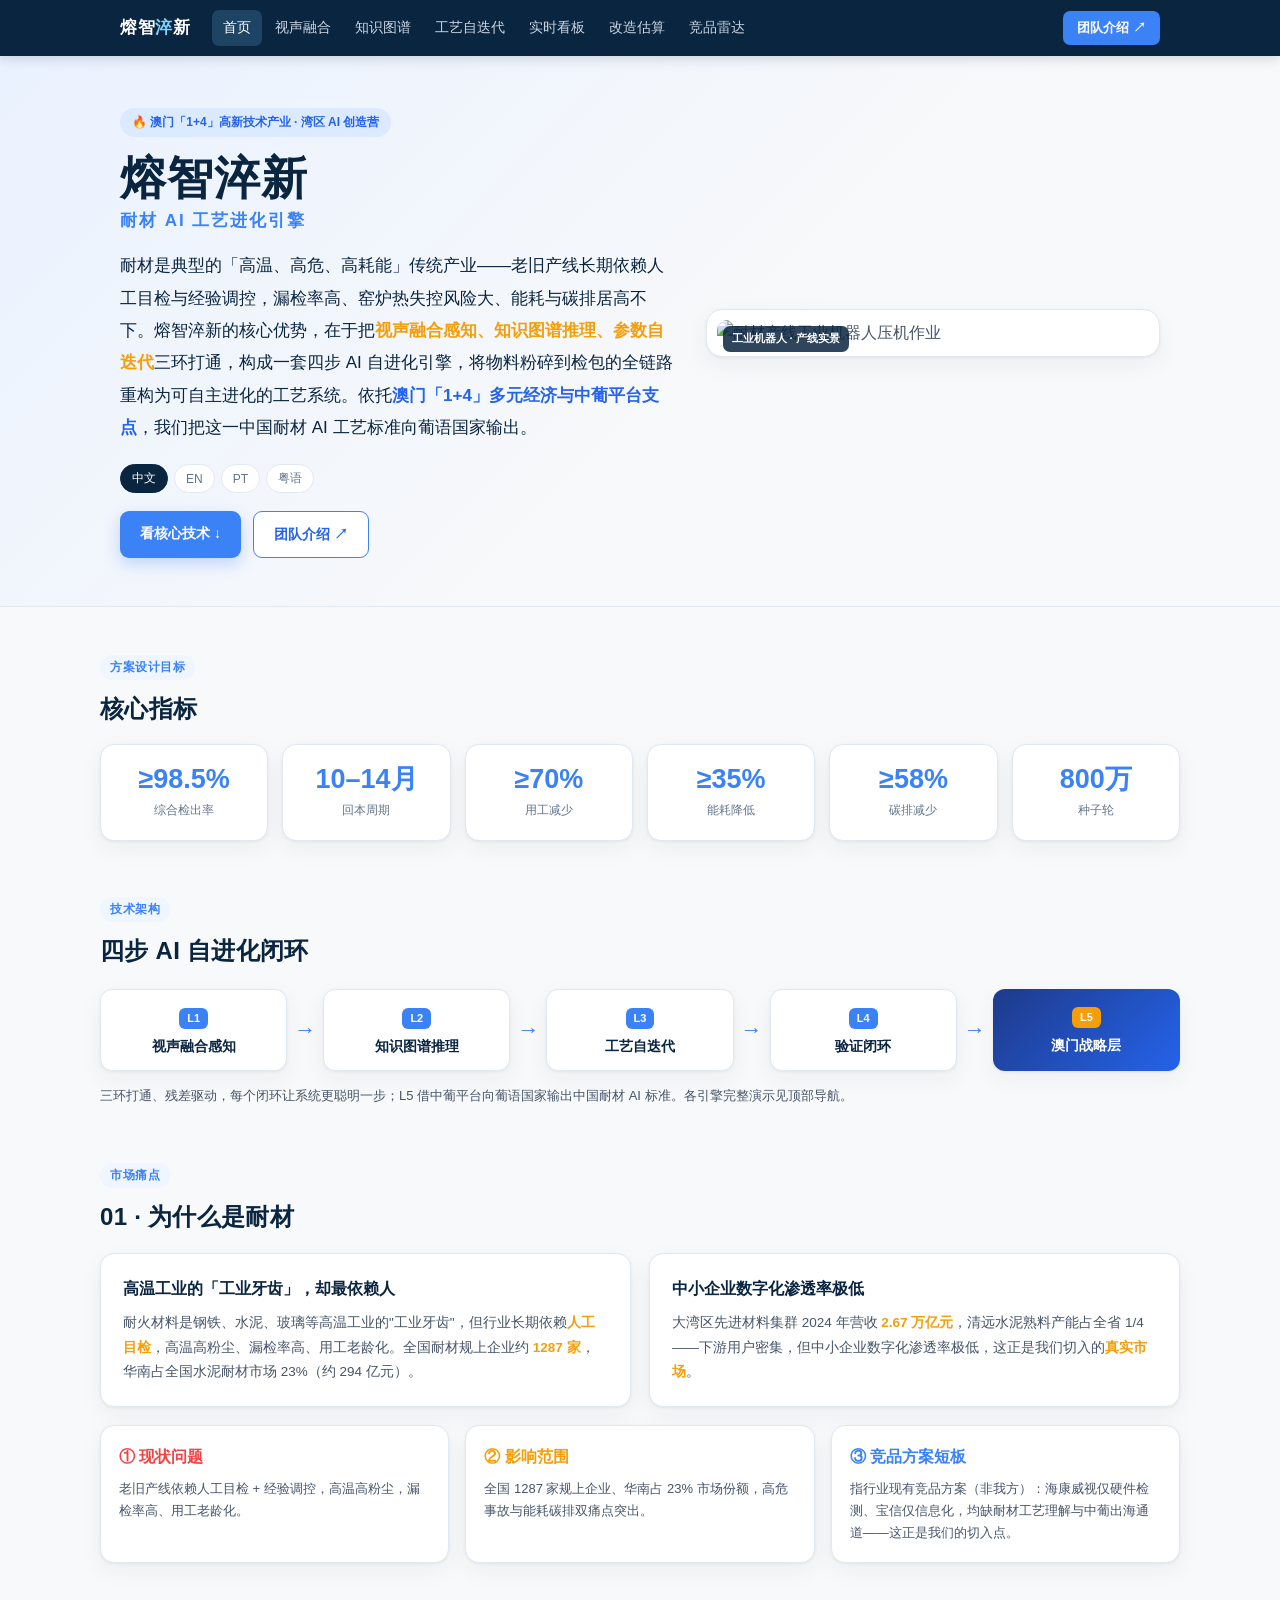
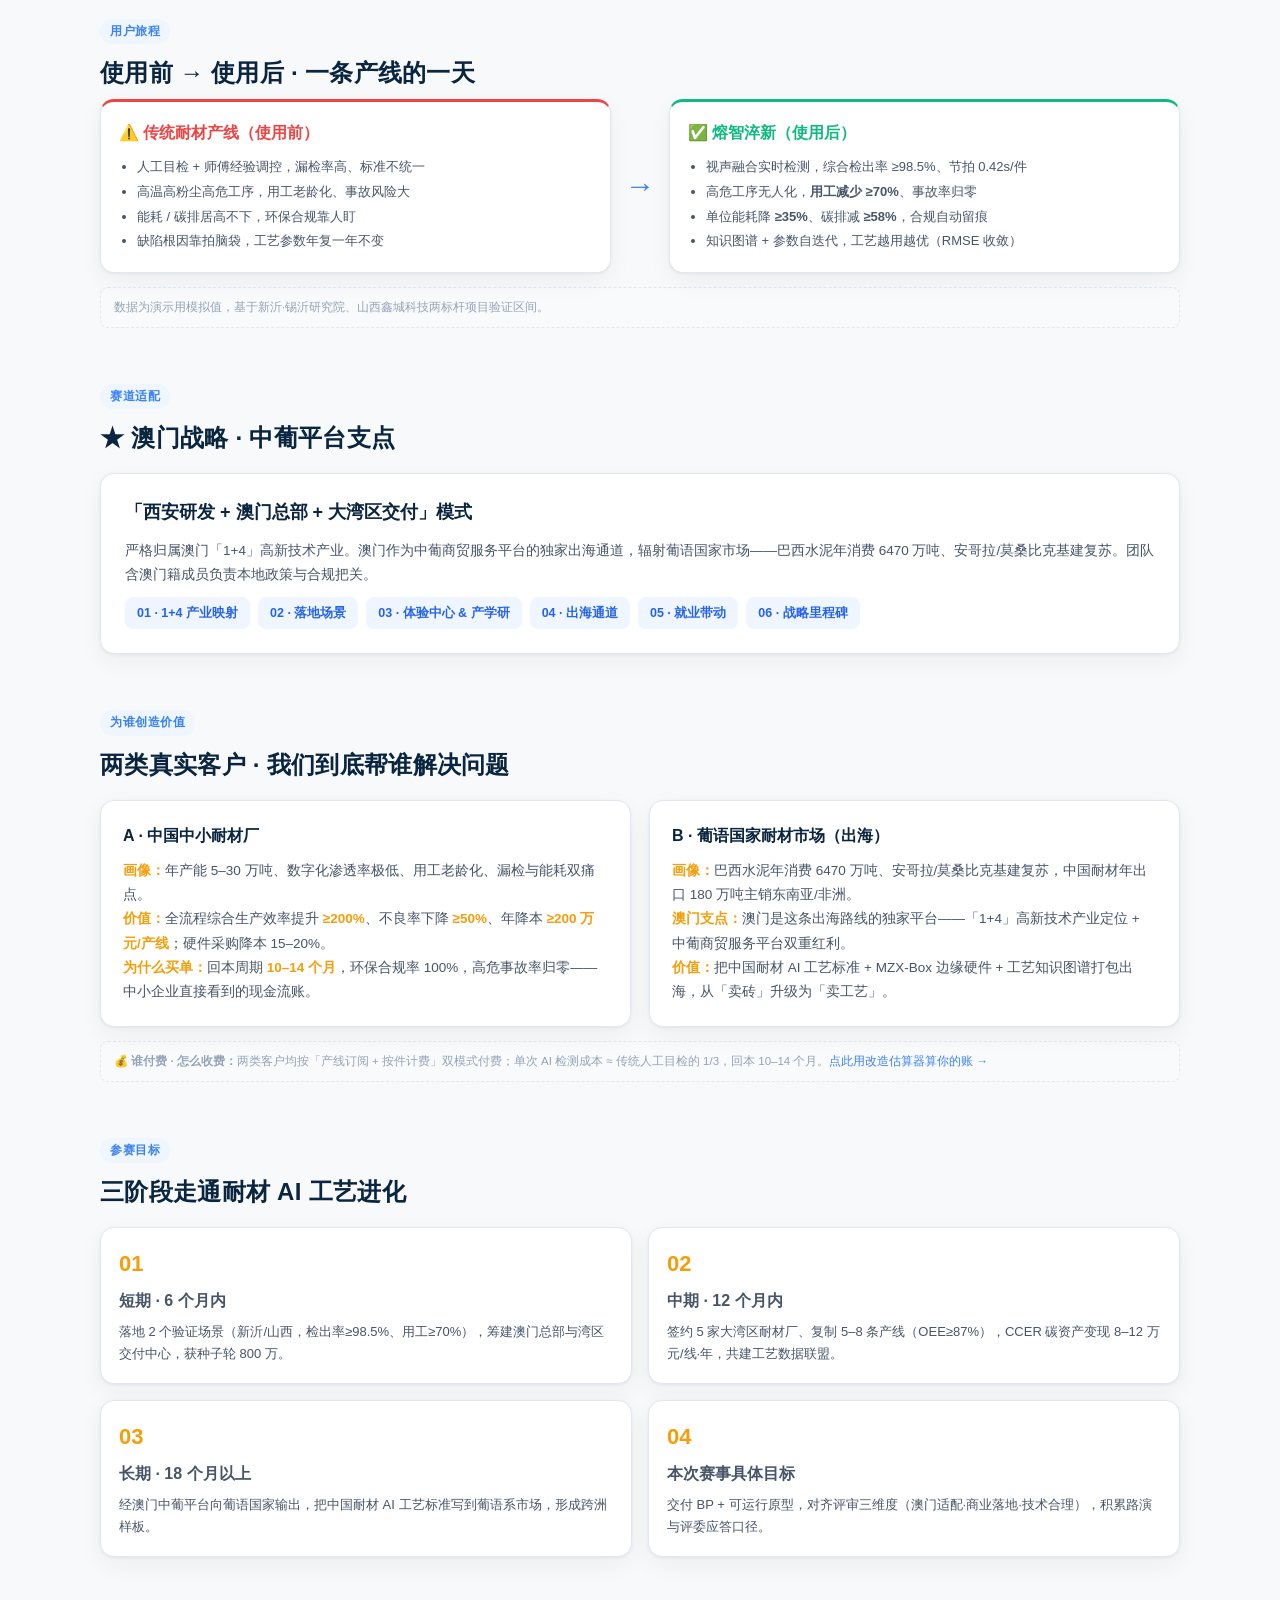
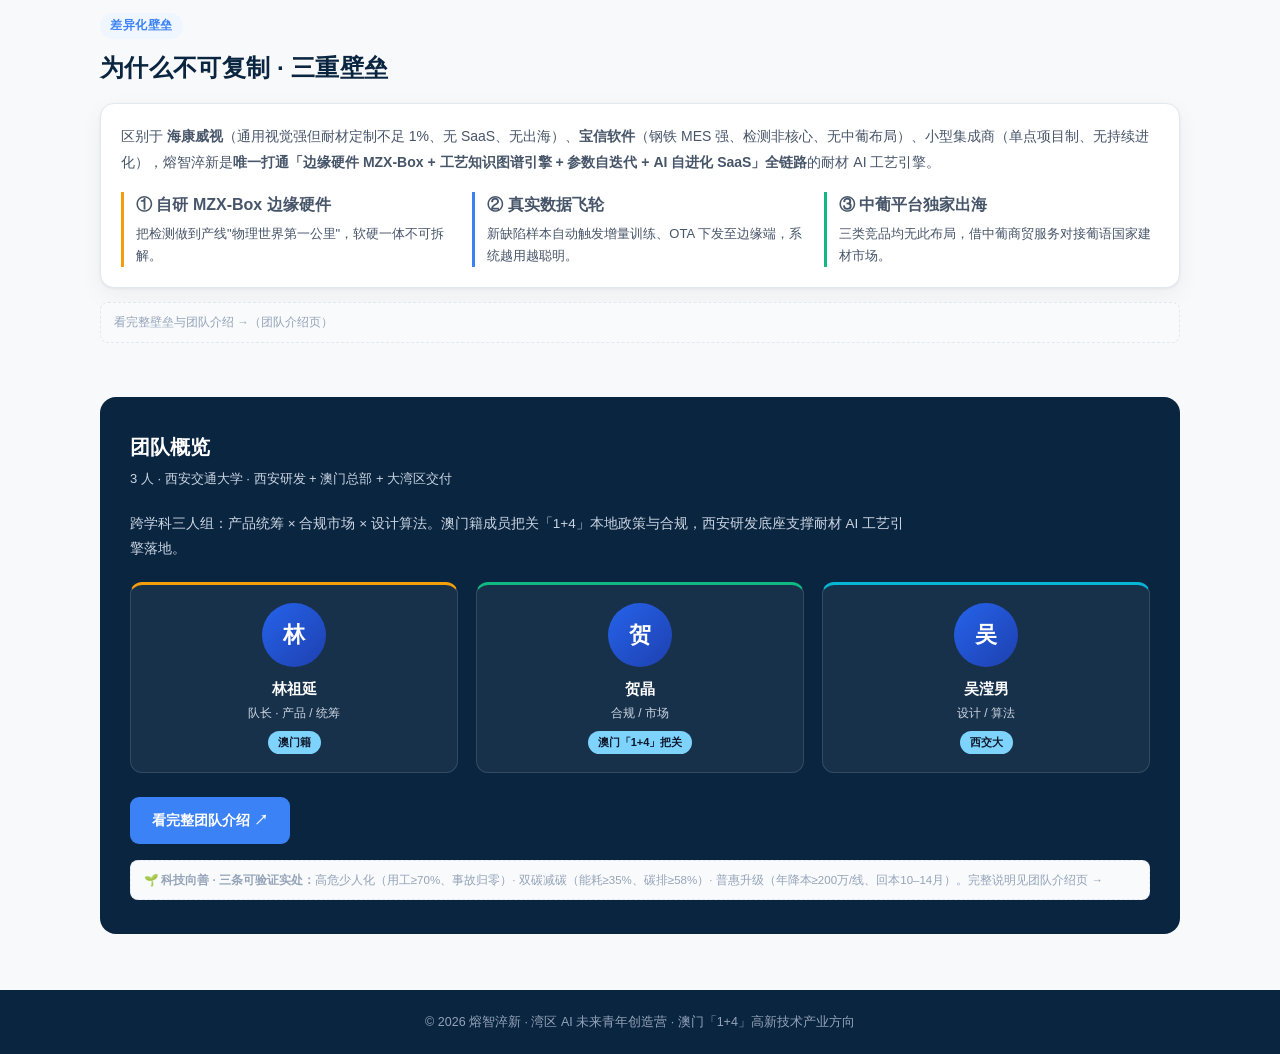
==== frontend/index.html @ 69abd05b "deploy: 熔智淬新 前后端分离部署材料（Flask API 后端 + 静态前端 + render.yaml Blueprint）" ====
<!DOCTYPE html>
<html lang="zh-CN">
<head>
<meta charset="UTF-8">
<meta name="viewport" content="width=device-width, initial-scale=1.0">
<title>熔智淬新 · 耐材 AI 工艺进化引擎</title>
<link rel="stylesheet" href="style.css">
</head>
<body>

<!-- ===== TOP NAV ===== -->
<div class="topnav">
  <div class="wrap">
    <a class="brand" href="index.html">熔智<span>淬</span>新</a>
    <nav class="navlinks">
      <a href="#home" class="cur">首页</a>
      <a href="vision.html">视声融合</a>
      <a href="kg.html">知识图谱</a>
      <a href="control.html">工艺自迭代</a>
      <a href="dashboard.html">实时看板</a>
      <a href="roi.html">改造估算</a>
      <a href="compete.html">竞品雷达</a>
    </nav>
    <a class="navcta ext" href="https://linzuyan6.github.io/rongzhicuixin-3/" target="_blank" rel="noopener">团队介绍 ↗</a>
  </div>
</div>

<!-- ===== HERO ===== -->
<section class="hero" id="home">
  <div class="wrap">
    <div class="hero-left">
      <span class="hero-badge">🔥 澳门「1+4」高新技术产业 · 湾区 AI 创造营</span>
      <h1>熔智淬新<small>耐材 AI 工艺进化引擎</small></h1>
      <p class="lead" id="homeLead">耐材是典型的「高温、高危、高耗能」传统产业——老旧产线长期依赖人工目检与经验调控，漏检率高、窑炉热失控风险大、能耗与碳排居高不下。熔智淬新的核心优势，在于把<b style="color:#f59e0b">视声融合感知、知识图谱推理、参数自迭代</b>三环打通，构成一套四步 AI 自进化引擎，将物料粉碎到检包的全链路重构为可自主进化的工艺系统。依托<b style="color:#2563eb">澳门「1+4」多元经济与中葡平台支点</b>，我们把这一中国耐材 AI 工艺标准向葡语国家输出。</p>
      <div class="lang">
        <button class="active" onclick="setLang('zh')">中文</button>
        <button onclick="setLang('en')">EN</button>
        <button onclick="setLang('pt')">PT</button>
        <button onclick="setLang('yue')">粤语</button>
      </div>
      <div class="hero-btns">
        <a class="btn primary" href="#loop">看核心技术 ↓</a>
        <a class="btn ghost" href="https://linzuyan6.github.io/rongzhicuixin-3/" target="_blank" rel="noopener">团队介绍 ↗</a>
      </div>
    </div>
    <div class="hero-visual">
      <div class="hero-img">
        <span class="hwtag">工业机器人 · 产线实景</span>
        <img src="assets/arm-press.png" alt="耐材产线工业机器人压机作业">
      </div>
    </div>
  </div>
</section>

<!-- ===== KPI ===== -->
<section class="sec wrap">
  <span class="sec-tag">方案设计目标</span>
  <div class="sec-h">核心指标</div>
  <div class="kpi-grid" style="margin-top:16px">
    <div class="kpi"><b>≥98.5%</b><span>综合检出率</span></div>
    <div class="kpi"><b>10–14月</b><span>回本周期</span></div>
    <div class="kpi"><b>≥70%</b><span>用工减少</span></div>
    <div class="kpi"><b>≥35%</b><span>能耗降低</span></div>
    <div class="kpi"><b>≥58%</b><span>碳排减少</span></div>
    <div class="kpi"><b>800万</b><span>种子轮</span></div>
  </div>
</section>

<!-- ===== 四步闭环（轻量流程链，替代原 L1-L5 五卡） ===== -->
<section class="sec wrap" id="loop">
  <span class="sec-tag">技术架构</span>
  <div class="sec-h">四步 AI 自进化闭环</div>
  <div class="flow">
    <div class="flow-node"><b>L1</b><h4>视声融合感知</h4></div>
    <span class="arr">→</span>
    <div class="flow-node"><b>L2</b><h4>知识图谱推理</h4></div>
    <span class="arr">→</span>
    <div class="flow-node"><b>L3</b><h4>工艺自迭代</h4></div>
    <span class="arr">→</span>
    <div class="flow-node"><b>L4</b><h4>验证闭环</h4></div>
    <span class="arr">→</span>
    <div class="flow-node l5"><b>L5</b><h4>澳门战略层</h4></div>
  </div>
  <p class="flow-note">三环打通、残差驱动，每个闭环让系统更聪明一步；L5 借中葡平台向葡语国家输出中国耐材 AI 标准。各引擎完整演示见顶部导航。</p>
</section>

<!-- ===== 为什么是耐材 ===== -->
<section class="sec wrap" id="why">
  <span class="sec-tag">市场痛点</span>
  <div class="sec-h">01 · 为什么是耐材</div>
  <div class="twocol" style="margin-top:16px">
    <div class="txtcard card">
      <h3>高温工业的「工业牙齿」，却最依赖人</h3>
      <p>耐火材料是钢铁、水泥、玻璃等高温工业的"工业牙齿"，但行业长期依赖<b>人工目检</b>，高温高粉尘、漏检率高、用工老龄化。全国耐材规上企业约 <b>1287 家</b>，华南占全国水泥耐材市场 23%（约 294 亿元）。</p>
    </div>
    <div class="txtcard card">
      <h3>中小企业数字化渗透率极低</h3>
      <p>大湾区先进材料集群 2024 年营收 <b>2.67 万亿元</b>，清远水泥熟料产能占全省 1/4——下游用户密集，但中小企业数字化渗透率极低，这正是我们切入的<b>真实市场</b>。</p>
    </div>
  </div>
  <div style="display:grid;grid-template-columns:repeat(3,1fr);gap:16px;margin-top:18px">
    <div class="card" style="padding:18px">
      <h4 style="margin-bottom:8px;color:#ef4444">① 现状问题</h4>
      <p style="font-size:13px;color:var(--text-dim);line-height:1.7">老旧产线依赖人工目检 + 经验调控，高温高粉尘，漏检率高、用工老龄化。</p>
    </div>
    <div class="card" style="padding:18px">
      <h4 style="margin-bottom:8px;color:#f59e0b">② 影响范围</h4>
      <p style="font-size:13px;color:var(--text-dim);line-height:1.7">全国 1287 家规上企业、华南占 23% 市场份额，高危事故与能耗碳排双痛点突出。</p>
    </div>
    <div class="card" style="padding:18px">
      <h4 style="margin-bottom:8px;color:#3b82f6">③ 竞品方案短板</h4>
      <p style="font-size:13px;color:var(--text-dim);line-height:1.7">指行业现有竞品方案（非我方）：海康威视仅硬件检测、宝信仅信息化，均缺耐材工艺理解与中葡出海通道——这正是我们的切入点。</p>
    </div>
  </div>
</section>

<!-- ===== 使用前 → 使用后 对比（用户旅程） ===== -->
<section class="sec wrap" id="beforeafter">
  <span class="sec-tag">用户旅程</span>
  <div class="sec-h">使用前 → 使用后 · 一条产线的一天</div>
  <div class="ba-grid">
    <div class="card" style="padding:18px;border-top:3px solid #ef4444">
      <h4 style="color:#ef4444;margin-bottom:10px">⚠️ 传统耐材产线（使用前）</h4>
      <ul style="font-size:13px;color:var(--text-dim);line-height:1.9;padding-left:18px">
        <li>人工目检 + 师傅经验调控，漏检率高、标准不统一</li>
        <li>高温高粉尘高危工序，用工老龄化、事故风险大</li>
        <li>能耗 / 碳排居高不下，环保合规靠人盯</li>
        <li>缺陷根因靠拍脑袋，工艺参数年复一年不变</li>
      </ul>
    </div>
    <div class="arrow">→</div>
    <div class="card" style="padding:18px;border-top:3px solid #10b981">
      <h4 style="color:#10b981;margin-bottom:10px">✅ 熔智淬新（使用后）</h4>
      <ul style="font-size:13px;color:var(--text-dim);line-height:1.9;padding-left:18px">
        <li>视声融合实时检测，综合检出率 ≥98.5%、节拍 0.42s/件</li>
        <li>高危工序无人化，<b>用工减少 ≥70%</b>、事故率归零</li>
        <li>单位能耗降 <b>≥35%</b>、碳排减 <b>≥58%</b>，合规自动留痕</li>
        <li>知识图谱 + 参数自迭代，工艺越用越优（RMSE 收敛）</li>
      </ul>
    </div>
  </div>
  <div class="note" style="margin-top:14px">数据为演示用模拟值，基于新沂·锡沂研究院、山西鑫城科技两标杆项目验证区间。</div>
</section>

<!-- ===== 澳门战略 ===== -->
<section class="sec wrap" id="macao">
  <span class="sec-tag">赛道适配</span>
  <div class="sec-h">★ 澳门战略 · 中葡平台支点</div>
  <div class="card macao" style="margin-top:16px">
    <h3>「西安研发 + 澳门总部 + 大湾区交付」模式</h3>
    <p style="font-size:13.5px;color:var(--text);line-height:1.8;margin-bottom:10px">严格归属澳门「1+4」高新技术产业。澳门作为中葡商贸服务平台的独家出海通道，辐射葡语国家市场——巴西水泥年消费 6470 万吨、安哥拉/莫桑比克基建复苏。团队含澳门籍成员负责本地政策与合规把关。</p>
    <div class="macao-chips">
      <span>01 · 1+4 产业映射</span><span>02 · 落地场景</span><span>03 · 体验中心 & 产学研</span>
      <span>04 · 出海通道</span><span>05 · 就业带动</span><span>06 · 战略里程碑</span>
    </div>
  </div>
</section>

<!-- ===== 目标服务人群（吸自团队介绍页） ===== -->
<section class="sec wrap" id="audience">
  <span class="sec-tag">为谁创造价值</span>
  <div class="sec-h">两类真实客户 · 我们到底帮谁解决问题</div>
  <div class="twocol" style="margin-top:16px">
    <div class="txtcard card">
      <h3>A · 中国中小耐材厂</h3>
      <p><b>画像：</b>年产能 5–30 万吨、数字化渗透率极低、用工老龄化、漏检与能耗双痛点。</p>
      <p><b>价值：</b>全流程综合生产效率提升 <b>≥200%</b>、不良率下降 <b>≥50%</b>、年降本 <b>≥200 万元/产线</b>；硬件采购降本 15–20%。</p>
      <p><b>为什么买单：</b>回本周期 <b>10–14 个月</b>，环保合规率 100%，高危事故率归零——中小企业直接看到的现金流账。</p>
    </div>
    <div class="txtcard card">
      <h3>B · 葡语国家耐材市场（出海）</h3>
      <p><b>画像：</b>巴西水泥年消费 6470 万吨、安哥拉/莫桑比克基建复苏，中国耐材年出口 180 万吨主销东南亚/非洲。</p>
      <p><b>澳门支点：</b>澳门是这条出海路线的独家平台——「1+4」高新技术产业定位 + 中葡商贸服务平台双重红利。</p>
      <p><b>价值：</b>把中国耐材 AI 工艺标准 + MZX-Box 边缘硬件 + 工艺知识图谱打包出海，从「卖砖」升级为「卖工艺」。</p>
    </div>
  </div>
  <a class="note" href="roi.html#calc" style="display:block;margin-top:14px">💰 <b>谁付费 · 怎么收费：</b>两类客户均按「产线订阅 + 按件计费」双模式付费；单次 AI 检测成本 ≈ 传统人工目检的 1/3，回本 10–14 个月。<span style="color:var(--blue)">点此用改造估算器算你的账 →</span></a>
</section>

<!-- ===== 三阶段参赛目标（吸自团队介绍页） ===== -->
<section class="sec wrap" id="goal">
  <span class="sec-tag">参赛目标</span>
  <div class="sec-h">三阶段走通耐材 AI 工艺进化</div>
  <div style="display:grid;grid-template-columns:repeat(2,1fr);gap:16px;margin-top:16px">
    <div class="card" style="padding:18px"><div style="font-size:22px;font-weight:800;color:#f59e0b;margin-bottom:6px">01</div><h4 style="margin-bottom:8px">短期 · 6 个月内</h4><p style="font-size:13px;color:var(--text-dim);line-height:1.7">落地 2 个验证场景（新沂/山西，检出率≥98.5%、用工≥70%），筹建澳门总部与湾区交付中心，获种子轮 800 万。</p></div>
    <div class="card" style="padding:18px"><div style="font-size:22px;font-weight:800;color:#f59e0b;margin-bottom:6px">02</div><h4 style="margin-bottom:8px">中期 · 12 个月内</h4><p style="font-size:13px;color:var(--text-dim);line-height:1.7">签约 5 家大湾区耐材厂、复制 5–8 条产线（OEE≥87%），CCER 碳资产变现 8–12 万元/线·年，共建工艺数据联盟。</p></div>
    <div class="card" style="padding:18px"><div style="font-size:22px;font-weight:800;color:#f59e0b;margin-bottom:6px">03</div><h4 style="margin-bottom:8px">长期 · 18 个月以上</h4><p style="font-size:13px;color:var(--text-dim);line-height:1.7">经澳门中葡平台向葡语国家输出，把中国耐材 AI 工艺标准写到葡语系市场，形成跨洲样板。</p></div>
    <div class="card" style="padding:18px"><div style="font-size:22px;font-weight:800;color:#f59e0b;margin-bottom:6px">04</div><h4 style="margin-bottom:8px">本次赛事具体目标</h4><p style="font-size:13px;color:var(--text-dim);line-height:1.7">交付 BP + 可运行原型，对齐评审三维度（澳门适配·商业落地·技术合理），积累路演与评委应答口径。</p></div>
  </div>
</section>

<!-- ===== 三重壁垒（吸自团队介绍页，简述） ===== -->
<section class="sec wrap" id="moat">
  <span class="sec-tag">差异化壁垒</span>
  <div class="sec-h">为什么不可复制 · 三重壁垒</div>
  <div class="card" style="margin-top:16px;padding:20px">
    <p style="font-size:14px;color:var(--text);line-height:1.85;margin-bottom:16px">区别于 <b>海康威视</b>（通用视觉强但耐材定制不足 1%、无 SaaS、无出海）、<b>宝信软件</b>（钢铁 MES 强、检测非核心、无中葡布局）、小型集成商（单点项目制、无持续进化），熔智淬新是<b>唯一打通「边缘硬件 MZX-Box + 工艺知识图谱引擎 + 参数自迭代 + AI 自进化 SaaS」全链路</b>的耐材 AI 工艺引擎。</p>
    <div style="display:grid;grid-template-columns:repeat(3,1fr);gap:16px">
      <div style="border-left:3px solid #f59e0b;padding-left:12px">
        <h4 style="margin-bottom:6px">① 自研 MZX-Box 边缘硬件</h4>
        <p style="font-size:13px;color:var(--text-dim);line-height:1.7">把检测做到产线"物理世界第一公里"，软硬一体不可拆解。</p>
      </div>
      <div style="border-left:3px solid #3b82f6;padding-left:12px">
        <h4 style="margin-bottom:6px">② 真实数据飞轮</h4>
        <p style="font-size:13px;color:var(--text-dim);line-height:1.7">新缺陷样本自动触发增量训练、OTA 下发至边缘端，系统越用越聪明。</p>
      </div>
      <div style="border-left:3px solid #10b981;padding-left:12px">
        <h4 style="margin-bottom:6px">③ 中葡平台独家出海</h4>
        <p style="font-size:13px;color:var(--text-dim);line-height:1.7">三类竞品均无此布局，借中葡商贸服务对接葡语国家建材市场。</p>
      </div>
    </div>
  </div>
  <a class="note" href="https://linzuyan6.github.io/rongzhicuixin-3/" target="_blank" rel="noopener" style="display:block;margin-top:14px">看完整壁垒与团队介绍 →（团队介绍页）</a>
</section>

<!-- ===== 团队概览 ===== -->
<section class="sec wrap">
  <div class="team">
    <h3>团队概览</h3>
    <div class="meta">3 人 · 西安交通大学 · 西安研发 + 澳门总部 + 大湾区交付</div>
    <p class="team-intro">跨学科三人组：产品统筹 × 合规市场 × 设计算法。澳门籍成员把关「1+4」本地政策与合规，西安研发底座支撑耐材 AI 工艺引擎落地。</p>
    <div class="team-grid">
      <div class="member"><div class="av">林</div><h5>林祖延</h5><p>队长 · 产品 / 统筹</p><span class="role">澳门籍</span></div>
      <div class="member"><div class="av">贺</div><h5>贺晶</h5><p>合规 / 市场</p><span class="role">澳门「1+4」把关</span></div>
      <div class="member"><div class="av">吴</div><h5>吴滢男</h5><p>设计 / 算法</p><span class="role">西交大</span></div>
    </div>
    <a class="extbtn" href="https://linzuyan6.github.io/rongzhicuixin-3/" target="_blank" rel="noopener">看完整团队介绍 ↗</a>
    <div class="note" style="margin-top:16px">🌱 <b>科技向善 · 三条可验证实处：</b>高危少人化（用工≥70%、事故归零）· 双碳减碳（能耗≥35%、碳排≥58%）· 普惠升级（年降本≥200万/线、回本10–14月）。完整说明见团队介绍页 →</div>
  </div>
</section>

<footer>© 2026 熔智淬新 · 湾区 AI 未来青年创造营 · 澳门「1+4」高新技术产业方向</footer>

<script src="app.js"></script>
</body>
</html>
---- frontend/style.css ----
:root{
  --bg:#f8f9fa; --card:#ffffff; --navy:#0a2540; --navy2:#13365c;
  --blue:#3b82f6; --blue-d:#2563eb; --ink:#0a2540; --text:#475569;
  --dim:#64748b; --muted:#94a3b8; --line:#e2e8f0; --line2:#eef2f7;
  --amber:#f59e0b; --green:#10b981; --pink:#ec4899; --purple:#a855f7;
  --soft:#f1f5f9; --shadow:0 1px 3px rgba(15,37,64,.06),0 8px 24px rgba(15,37,64,.05);
}
*{box-sizing:border-box;margin:0;padding:0}
html{scroll-behavior:smooth}
body{font-family:-apple-system,BlinkMacSystemFont,"PingFang SC","Microsoft YaHei",sans-serif;
  background:var(--bg);color:var(--text);line-height:1.6;-webkit-font-smoothing:antialiased}
a{color:inherit;text-decoration:none}
img{max-width:100%;display:block}
.wrap{max-width:1080px;margin:0 auto;padding:0 20px}

/* ===== TOP NAV ===== */
.topnav{position:sticky;top:0;z-index:50;background:var(--navy);color:#fff;
  box-shadow:0 2px 12px rgba(10,37,64,.18)}
.topnav .wrap{display:flex;align-items:center;height:56px;gap:8px}
.brand{font-weight:800;font-size:17px;letter-spacing:.5px;margin-right:14px;white-space:nowrap}
.brand span{color:#7dd3fc}
.navlinks{display:flex;gap:2px;flex:1;flex-wrap:wrap}
.navlinks a{padding:7px 11px;border-radius:7px;font-size:13.5px;color:#cbd5e1;transition:.15s;white-space:nowrap}
.navlinks a:hover{background:rgba(255,255,255,.1);color:#fff}
.navlinks a.cur{background:rgba(125,211,252,.18);color:#fff}
.navlinks a.ext{color:#fbbf24}
.navcta{background:var(--blue);color:#fff;padding:7px 14px;border-radius:7px;font-size:13px;font-weight:600;white-space:nowrap}
.navcta:hover{background:var(--blue-d)}
.nav-status{font-size:12px;color:#a7f3d0;background:rgba(16,185,129,.15);padding:5px 10px;border-radius:7px;white-space:nowrap}
.nav-refresh{background:rgba(245,158,11,.18);color:#fbbf24;border:1px solid rgba(245,158,11,.4);padding:6px 12px;border-radius:7px;font-size:13px;font-weight:600;cursor:pointer;white-space:nowrap;display:inline-flex;align-items:center;gap:5px}
.nav-refresh:hover{background:rgba(245,158,11,.3)}

/* ===== SECTION ===== */
.sec{padding:46px 0 8px}
.sec-tag{display:inline-block;font-size:12px;font-weight:700;color:var(--blue);
  background:#eff6ff;padding:3px 10px;border-radius:20px;margin-bottom:10px;letter-spacing:.5px}
.sec-h{font-size:24px;font-weight:800;color:var(--ink);margin-bottom:6px;letter-spacing:.3px}
.sec-sub{font-size:14px;color:var(--dim);max-width:780px;margin-bottom:22px}
.card{background:var(--card);border:1px solid var(--line);border-radius:14px;box-shadow:var(--shadow)}

/* ===== HERO ===== */
.hero{background:linear-gradient(135deg,#eaf2ff 0%,#f8f9fa 60%);border-bottom:1px solid var(--line)}
.hero .wrap{display:grid;grid-template-columns:1.1fr .9fr;gap:30px;align-items:center;padding:52px 20px 48px}
.hero-badge{display:inline-flex;align-items:center;gap:6px;font-size:12px;font-weight:600;
  color:var(--blue-d);background:#dbeafe;padding:5px 12px;border-radius:20px;margin-bottom:16px}
.hero h1{font-size:46px;font-weight:900;color:var(--ink);letter-spacing:1px;line-height:1.1}
.hero h1 small{display:block;font-size:17px;font-weight:700;color:var(--blue);margin-top:8px;letter-spacing:2px}
.hero p.lead{font-size:17px;line-height:1.9;font-weight:500;color:var(--ink);margin:20px 0}
.lang{display:inline-flex;gap:6px;margin-bottom:18px}
.lang button{font-size:12px;padding:5px 11px;border:1px solid var(--line);background:#fff;color:var(--dim);
  border-radius:20px;cursor:pointer;transition:.15s}
.lang button.active{background:var(--navy);color:#fff;border-color:var(--navy)}
.lang button:hover{border-color:var(--blue)}
.hero-btns{display:flex;gap:12px;flex-wrap:wrap}
.btn{font-size:14px;font-weight:600;padding:11px 20px;border-radius:9px;cursor:pointer;border:none;transition:.15s}
.btn.primary{background:var(--blue);color:#fff;box-shadow:0 6px 16px rgba(59,130,246,.28)}
.btn.primary:hover{background:var(--blue-d)}
.btn.ghost{background:#fff;color:var(--blue-d);border:1.5px solid var(--blue)}
.btn.ghost:hover{background:#eff6ff}
.hero-visual{position:relative}
.hero-img{background:#fff;border:1px solid var(--line);border-radius:16px;box-shadow:var(--shadow);
  padding:10px;overflow:hidden;position:relative}
.hero-img img{width:100%;height:auto;border-radius:10px;display:block}
.hwtag{position:absolute;left:16px;top:16px;background:rgba(10,37,64,.85);color:#fff;font-size:11px;
  padding:4px 9px;border-radius:7px;font-weight:600;z-index:2}
.hero-arm{position:absolute;right:-6px;bottom:-14px;width:120px;filter:drop-shadow(0 8px 16px rgba(0,0,0,.12));
  transform:rotate(-8deg)}

/* ===== KPI ===== */
.kpi-grid{display:grid;grid-template-columns:repeat(6,1fr);gap:14px}
.kpi{background:var(--card);border:1px solid var(--line);border-radius:14px;padding:20px 14px;text-align:center;box-shadow:var(--shadow)}
.kpi b{display:block;font-size:27px;font-weight:900;color:var(--blue);line-height:1.1}
.kpi span{font-size:12px;color:var(--dim);margin-top:6px;display:block}

/* ===== L1-L5 ===== */
.loop{display:grid;grid-template-columns:repeat(5,1fr);gap:14px}
.layer{border-radius:14px;padding:18px 14px;border:1px solid var(--line);background:var(--card);box-shadow:var(--shadow);position:relative}
.layer .ln{font-size:22px;font-weight:900;margin-bottom:4px}
.layer h4{font-size:14px;color:var(--ink);margin-bottom:6px}
.layer p{font-size:11.5px;color:var(--dim);line-height:1.5}
.layer.l1{border-top:4px solid var(--blue)} .layer.l1 .ln{color:var(--blue)}
.layer.l2{border-top:4px solid var(--amber)} .layer.l2 .ln{color:var(--amber)}
.layer.l3{border-top:4px solid var(--green)} .layer.l3 .ln{color:var(--green)}
.layer.l4{border-top:4px solid var(--pink)} .layer.l4 .ln{color:var(--pink)}
.layer.l5{border-top:4px solid var(--purple)} .layer.l5 .ln{color:var(--purple)}

/* ===== TWO-COL TEXT ===== */
.twocol{display:grid;grid-template-columns:1fr 1fr;gap:18px}
.txtcard{padding:22px}
.txtcard h3{font-size:16px;color:var(--ink);margin-bottom:10px}
.txtcard p{font-size:13.5px;color:var(--text);line-height:1.8}
.txtcard p b{color:var(--amber)}
.hl{background:#fffbeb;padding:2px 5px;border-radius:4px}

/* ===== MACAO ===== */
.macao{padding:24px}
.macao h3{font-size:18px;color:var(--ink);margin-bottom:12px}
.macao-chips{display:flex;flex-wrap:wrap;gap:8px;margin-top:6px}
.macao-chips span{font-size:12.5px;font-weight:600;color:var(--blue-d);background:#eff6ff;padding:6px 12px;border-radius:8px}

/* ===== SOCIAL ===== */
.social{display:grid;grid-template-columns:repeat(3,1fr);gap:16px}
.soc{padding:22px;border-radius:14px;border:1px solid var(--line)}
.soc .ico{font-size:30px;margin-bottom:8px}
.soc h4{font-size:15px;color:var(--ink);margin-bottom:8px}
.soc p{font-size:12.5px;color:var(--text);line-height:1.6}
.soc.s1{background:#fef2f2;border-color:#fecaca} .soc.s2{background:#f0fdf4;border-color:#bbf7d0} .soc.s3{background:#eff6ff;border-color:#bfdbfe}
.soc .num{font-weight:800;color:var(--ink)}

/* ===== JUMP CARDS (AI 能力入口 / 改造入口) ===== */
.jump-grid{display:grid;grid-template-columns:repeat(4,1fr);gap:16px}
.jump{padding:22px;border-radius:14px;background:var(--card);border:1px solid var(--line);box-shadow:var(--shadow);
  transition:.18s;display:flex;flex-direction:column;gap:8px;position:relative}
.jump:hover{transform:translateY(-3px);border-color:var(--blue);box-shadow:0 10px 28px rgba(37,99,235,.14)}
.jump .jico{font-size:26px}
.jump h4{font-size:16px;color:var(--ink)}
.jump p{font-size:12.5px;color:var(--dim);line-height:1.55;flex:1}
.jump .go{font-size:13px;font-weight:700;color:var(--blue-d);display:inline-flex;align-items:center;gap:4px}
.jump.c2{grid-column:span 2}
.jump-grid.two{display:grid;grid-template-columns:1fr 1fr;gap:16px}

/* ===== REALTIME ===== */
.rt-grid{display:grid;grid-template-columns:1fr 1fr;gap:18px}
.rt-card{padding:20px}
.rt-head{display:flex;justify-content:space-between;align-items:center;margin-bottom:12px}
.rt-head h4{font-size:15px;color:var(--ink)}
.dot{font-size:11px;font-weight:700;color:var(--green);background:#dcfce7;padding:3px 9px;border-radius:20px}
.rt-row{display:flex;justify-content:space-between;font-size:13px;padding:7px 0;border-bottom:1px dashed var(--line2)}
.rt-row:last-child{border:none}
.rt-row b{color:var(--ink)}
.rt-img{height:170px;border-radius:10px;overflow:hidden;background:var(--soft);display:flex;align-items:center;justify-content:center}
.rt-img img{width:100%;height:100%;object-fit:cover}

/* ===== AGENT ===== */
.agent{padding:0;overflow:hidden;display:grid;grid-template-columns:1fr 1fr}
.agent-left{padding:22px;border-right:1px solid var(--line);background:#fbfdff}
.agent-left h3{font-size:16px;color:var(--ink);margin-bottom:8px}
.agent-left p{font-size:12.5px;color:var(--dim);margin-bottom:14px}
.chips{display:flex;flex-wrap:wrap;gap:7px}
.chips button{font-size:12px;padding:6px 11px;border:1px solid var(--line);background:#fff;color:var(--blue-d);border-radius:8px;cursor:pointer;transition:.15s}
.chips button:hover{background:#eff6ff;border-color:var(--blue)}
.chat{height:360px;overflow-y:auto;padding:16px;background:#fff;display:flex;flex-direction:column;gap:12px}
.msg{max-width:88%;padding:10px 13px;border-radius:12px;font-size:13px;line-height:1.55}
.msg.user{align-self:flex-end;background:var(--blue);color:#fff;border-bottom-right-radius:3px}
.msg.agent{align-self:flex-start;background:var(--soft);color:var(--text);border-bottom-left-radius:3px}
.msg .meta{font-size:10px;opacity:.6;margin-bottom:3px}
.msg-suggest{display:flex;flex-wrap:wrap;gap:6px;margin-top:8px}
.msg-suggest-btn{font-size:11px;padding:4px 9px;border:1px solid var(--blue);background:#fff;color:var(--blue-d);border-radius:7px;cursor:pointer}
.typing-dots span{display:inline-block;width:5px;height:5px;border-radius:50%;background:var(--muted);margin:0 1px;animation:blink 1.2s infinite}
.typing-dots span:nth-child(2){animation-delay:.2s}.typing-dots span:nth-child(3){animation-delay:.4s}
@keyframes blink{0%,60%,100%{opacity:.25}30%{opacity:1}}
.agent-input{display:flex;gap:8px;padding:12px;border-top:1px solid var(--line);background:#fff}
.agent-input input{flex:1;border:1px solid var(--line);border-radius:9px;padding:9px 12px;font-size:13px;outline:none}
.agent-input input:focus{border-color:var(--blue)}
.agent-input button{background:var(--blue);color:#fff;border:none;border-radius:9px;padding:0 16px;font-weight:600;cursor:pointer}

/* ===== VISION ===== */
.vision{padding:22px}
.vision-top{display:grid;grid-template-columns:1fr 1fr;gap:18px;align-items:center}
.vision-ctrl{display:flex;flex-direction:column;gap:10px}
.vision-ctrl p{font-size:13px;color:var(--text)}
.vision-ctrl .badge{font-size:11px;font-weight:700;color:var(--amber);background:#fffbeb;padding:4px 10px;border-radius:7px;align-self:flex-start}
#demoBtn{background:var(--navy);color:#fff;border:none;padding:11px 18px;border-radius:9px;font-weight:600;cursor:pointer;font-size:13px;align-self:flex-start}
#demoBtn:disabled{opacity:.6;cursor:default}
.vision-log{margin-top:14px;background:#0a2540;border-radius:10px;padding:12px;height:130px;overflow-y:auto;font-size:12px;color:#cbd5e1}
.log-line{padding:2px 0;border-bottom:1px solid rgba(255,255,255,.06)}
.vision-sum{margin-top:12px;background:#f0fdf4;border:1px solid #bbf7d0;border-radius:10px;padding:12px;font-size:12.5px;display:none;color:#14532d}
.sum-row{display:flex;justify-content:space-between;padding:3px 0}
.sum-name{font-weight:700}.sum-dim{color:var(--dim);font-size:11px}.sum-verdict{font-weight:700}
.t-vis{color:#ef4444}.t-ok{color:#16a34a}

/* ===== ROI / COST ===== */
.calc-grid{display:grid;grid-template-columns:.9fr 1.1fr;gap:18px}
.calc{padding:22px}
.calc h3{font-size:16px;color:var(--ink);margin-bottom:4px}
.calc .hint{font-size:12px;color:var(--dim);margin-bottom:14px}
.slider{margin-bottom:14px}
.slider label{display:flex;justify-content:space-between;font-size:12.5px;color:var(--text);margin-bottom:5px}
.slider label b{color:var(--blue-d)}
.slider input[type=range]{width:100%;accent-color:var(--blue)}
.result{background:var(--soft);border-radius:12px;padding:18px}
.result .rline{display:flex;justify-content:space-between;font-size:13px;padding:6px 0;border-bottom:1px dashed var(--line)}
.result .rline:last-child{border:none}
.result .rline b{color:var(--ink)}
.result .big{font-size:18px;font-weight:800;color:var(--green);margin-top:8px;text-align:center}
.cost-note{font-size:11.5px;color:var(--muted);margin-top:10px;line-height:1.5}

/* ===== CONTROL ===== */
.ctrl{display:grid;grid-template-columns:1fr 1fr;gap:18px}
.ctrl-svg{background:#fff;border:1px solid var(--line);border-radius:12px;padding:10px}
.ctrl-cards{display:flex;flex-direction:column;gap:10px}
.mcard{padding:13px 15px;border:1px solid var(--line);border-radius:10px;background:#fff}
.mcard h5{font-size:13.5px;color:var(--ink);margin-bottom:4px}
.mcard p{font-size:12px;color:var(--dim);line-height:1.5}
.mcard.good{border-left:3px solid var(--green)} .mcard.bad{border-left:3px solid #ef4444}
.mcard .rmse{font-size:11px;font-weight:700;color:var(--blue-d)}

/* ===== ROOT CAUSE ===== */
.root{display:grid;grid-template-columns:repeat(4,1fr);gap:14px}
.step{background:#fff;border:1px solid var(--line);border-radius:12px;padding:16px;text-align:center;position:relative}
.step .n{width:30px;height:30px;border-radius:50%;background:var(--navy);color:#fff;font-weight:800;
  display:flex;align-items:center;justify-content:center;margin:0 auto 10px;font-size:14px}
.step h5{font-size:14px;color:var(--ink);margin-bottom:5px}
.step p{font-size:11.5px;color:var(--dim)}

/* ===== COMPETE ===== */
.compete{display:grid;grid-template-columns:1fr 1.1fr;gap:18px}
.radar-wrap{background:#fff;border:1px solid var(--line);border-radius:12px;padding:14px;display:flex;align-items:center;justify-content:center}
.ctable{width:100%;border-collapse:collapse;font-size:12.5px;background:#fff;border:1px solid var(--line);border-radius:12px;overflow:hidden}
.ctable th,.ctable td{padding:9px 11px;text-align:left;border-bottom:1px solid var(--line2)}
.ctable th{background:var(--navy);color:#fff;font-weight:600;font-size:12px}
.ctable tr:last-child td{border:none}
.ctable .ok{color:var(--green);font-weight:700}
.ctable td.dim{color:var(--dim)}

/* ===== VOICES ===== */
.voices{display:grid;grid-template-columns:repeat(3,1fr);gap:16px}
.voice{padding:20px;border-radius:14px;background:#fff;border:1px solid var(--line);box-shadow:var(--shadow)}
.voice .who{font-size:13px;font-weight:700;color:var(--ink);margin-bottom:8px}
.voice .who span{font-size:11px;color:var(--muted);font-weight:400;display:block}
.voice p{font-size:13px;color:var(--text);line-height:1.7;font-style:italic}
.voice .tag{display:inline-block;margin-top:10px;font-size:11px;font-weight:600;color:var(--blue-d);background:#eff6ff;padding:3px 9px;border-radius:6px}

/* ===== TEAM ===== */
.team{background:var(--navy);border-radius:16px;padding:34px 30px;color:#fff}
.team h3{font-size:20px;font-weight:800;margin-bottom:6px}
.team .meta{font-size:13px;color:#cbd5e1;margin-bottom:22px}
.team-grid{display:grid;grid-template-columns:repeat(3,1fr);gap:18px;margin-bottom:24px}
.member{background:rgba(255,255,255,.06);border:1px solid rgba(255,255,255,.12);border-radius:12px;padding:18px;text-align:center}
.member .av{width:64px;height:64px;border-radius:50%;background:var(--blue);margin:0 auto 10px;display:flex;align-items:center;justify-content:center;font-size:22px;font-weight:800;color:#fff}
.member h5{font-size:15px;margin-bottom:3px}
.member p{font-size:12px;color:#cbd5e1}
.member .mb{font-size:11px;color:#7dd3fc}
.team .extbtn{display:inline-block;background:var(--blue);color:#fff;padding:12px 22px;border-radius:9px;font-weight:600;font-size:14px}

/* ===== FOOTER ===== */
footer{background:var(--navy);color:#94a3b8;font-size:12.5px;text-align:center;padding:22px;margin-top:48px}

.note{font-size:11.5px;color:var(--muted);background:#f8fafc;border:1px dashed var(--line);border-radius:8px;padding:10px 13px;margin-top:14px;line-height:1.6}

/* 四步自进化闭环 · 轻量流程链（替代原 L1-L5 五张重卡） */
.flow{display:flex;align-items:stretch;gap:0;margin-top:18px;flex-wrap:wrap}
.flow-node{flex:1 1 140px;background:var(--card);border:1px solid var(--line);border-radius:12px;padding:14px 12px;text-align:center;box-shadow:var(--shadow);position:relative}
.flow-node b{display:inline-block;font-size:11px;font-weight:800;color:#fff;background:var(--blue);border-radius:6px;padding:2px 8px;margin-bottom:8px}
.flow-node h4{font-size:14px;color:var(--ink);font-weight:700;line-height:1.35}
.flow-node.l5{background:linear-gradient(135deg,#1e3a8a,#2563eb);border:none}
.flow-node.l5 b{background:#f59e0b}
.flow-node.l5 h4{color:#fff}
.flow .arr{display:flex;align-items:center;justify-content:center;color:var(--blue);font-size:22px;font-weight:800;padding:0 7px;flex:0 0 auto}
.flow-note{margin-top:14px;font-size:13px;color:var(--text-dim);line-height:1.7}

/* 团队概览打磨 */
.team-intro{font-size:13.5px;color:#cbd5e1;line-height:1.85;margin-bottom:20px;max-width:780px}
.member{border-top:3px solid var(--blue);transition:transform .2s ease,box-shadow .2s ease}
.member:hover{transform:translateY(-4px);box-shadow:0 12px 26px rgba(0,0,0,.28)}
.member:nth-child(1){border-top-color:#f59e0b}
.member:nth-child(2){border-top-color:#10b981}
.member:nth-child(3){border-top-color:#06b6d4}
.member .av{background:linear-gradient(135deg,#2563eb,#1e40af)}
.member .role{display:inline-block;font-size:11px;font-weight:700;color:#0f172a;background:#7dd3fc;border-radius:20px;padding:3px 10px;margin-top:8px}

.ba-grid{display:grid;grid-template-columns:1fr auto 1fr;gap:14px;align-items:center}
.ba-grid .arrow{font-size:30px;color:var(--blue);font-weight:800;text-align:center}
@media(max-width:860px){.ba-grid{grid-template-columns:1fr}.ba-grid .arrow{display:none}}
@media(max-width:860px){
  .hero .wrap{grid-template-columns:1fr}.kpi-grid{grid-template-columns:repeat(3,1fr)}
  .loop,.social,.voices,.team-grid,.flow{grid-template-columns:1fr 1fr}
  .flow .arr{transform:rotate(90deg);padding:4px 0}
  .twocol,.rt-grid,.agent,.vision-top,.calc-grid,.ctrl,.compete,.root,.jump-grid,.jump-grid.two{grid-template-columns:1fr}
  .jump.c2{grid-column:span 1}
}
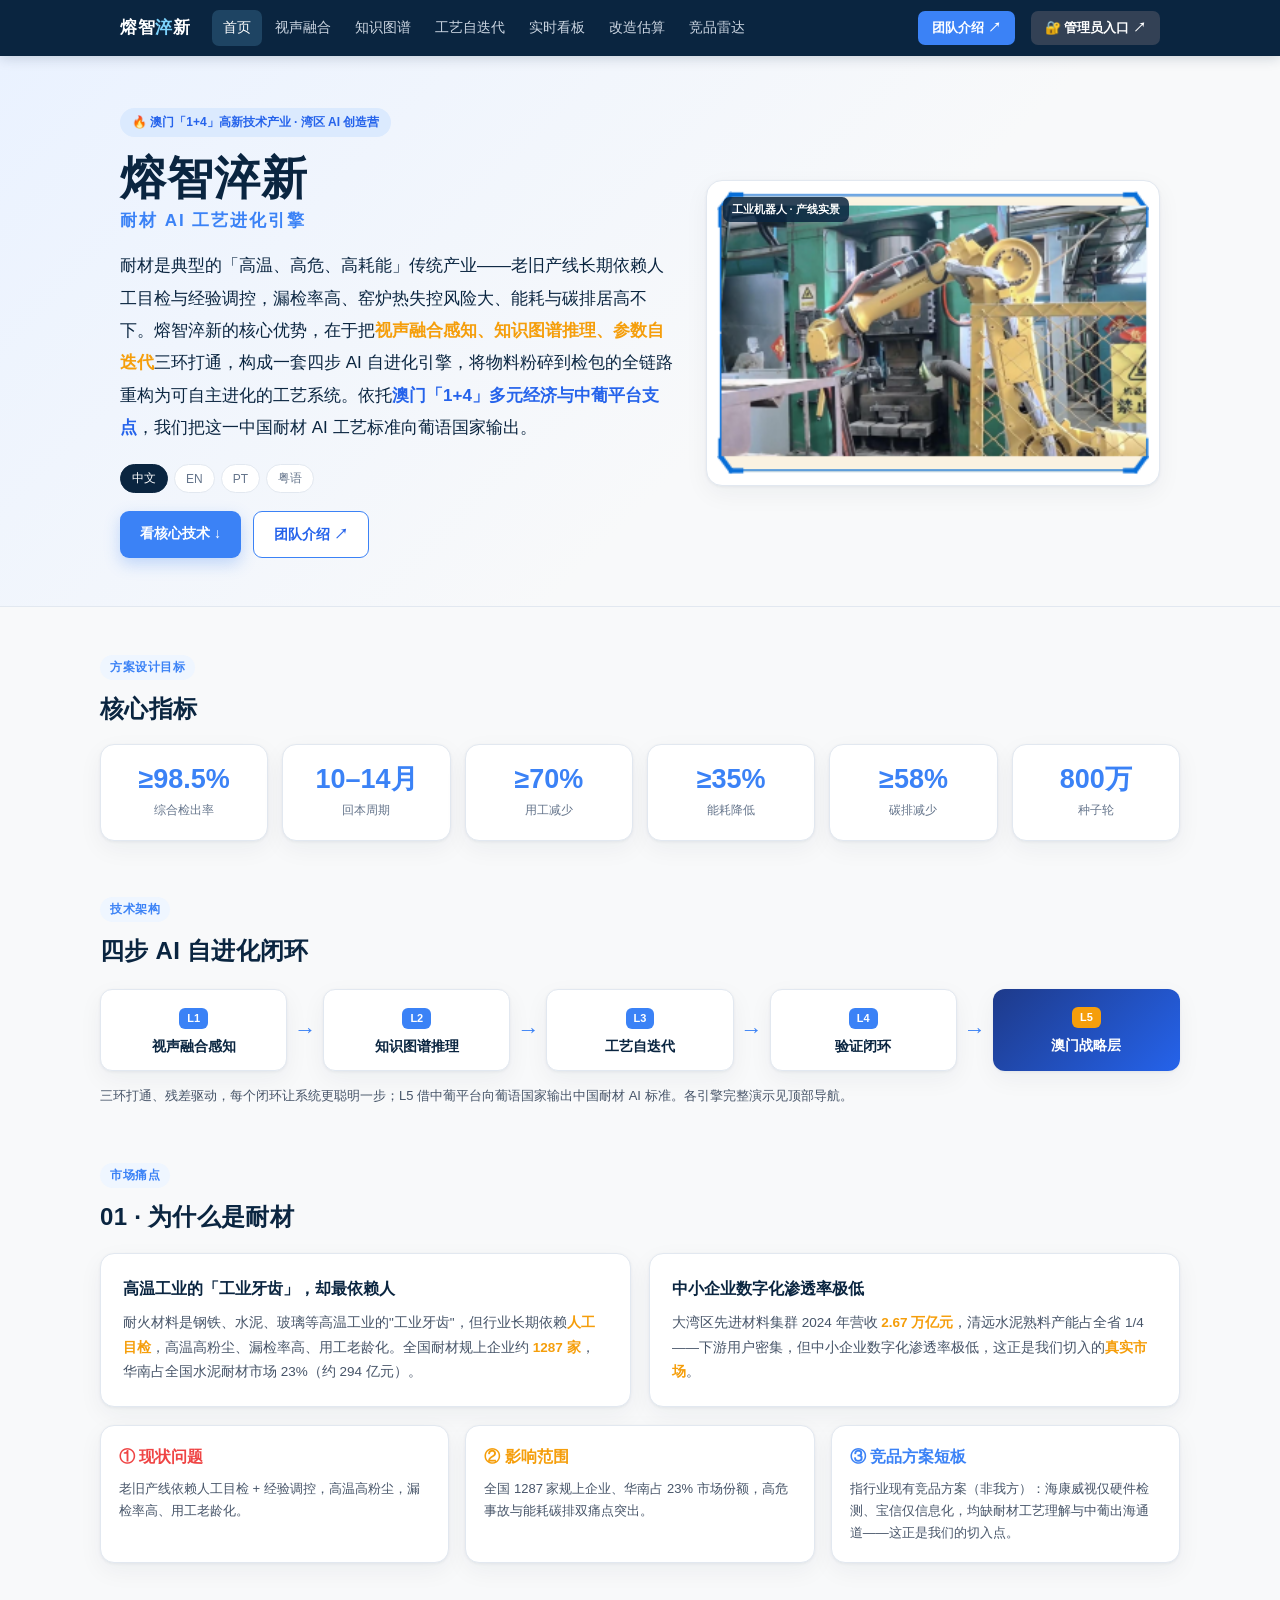
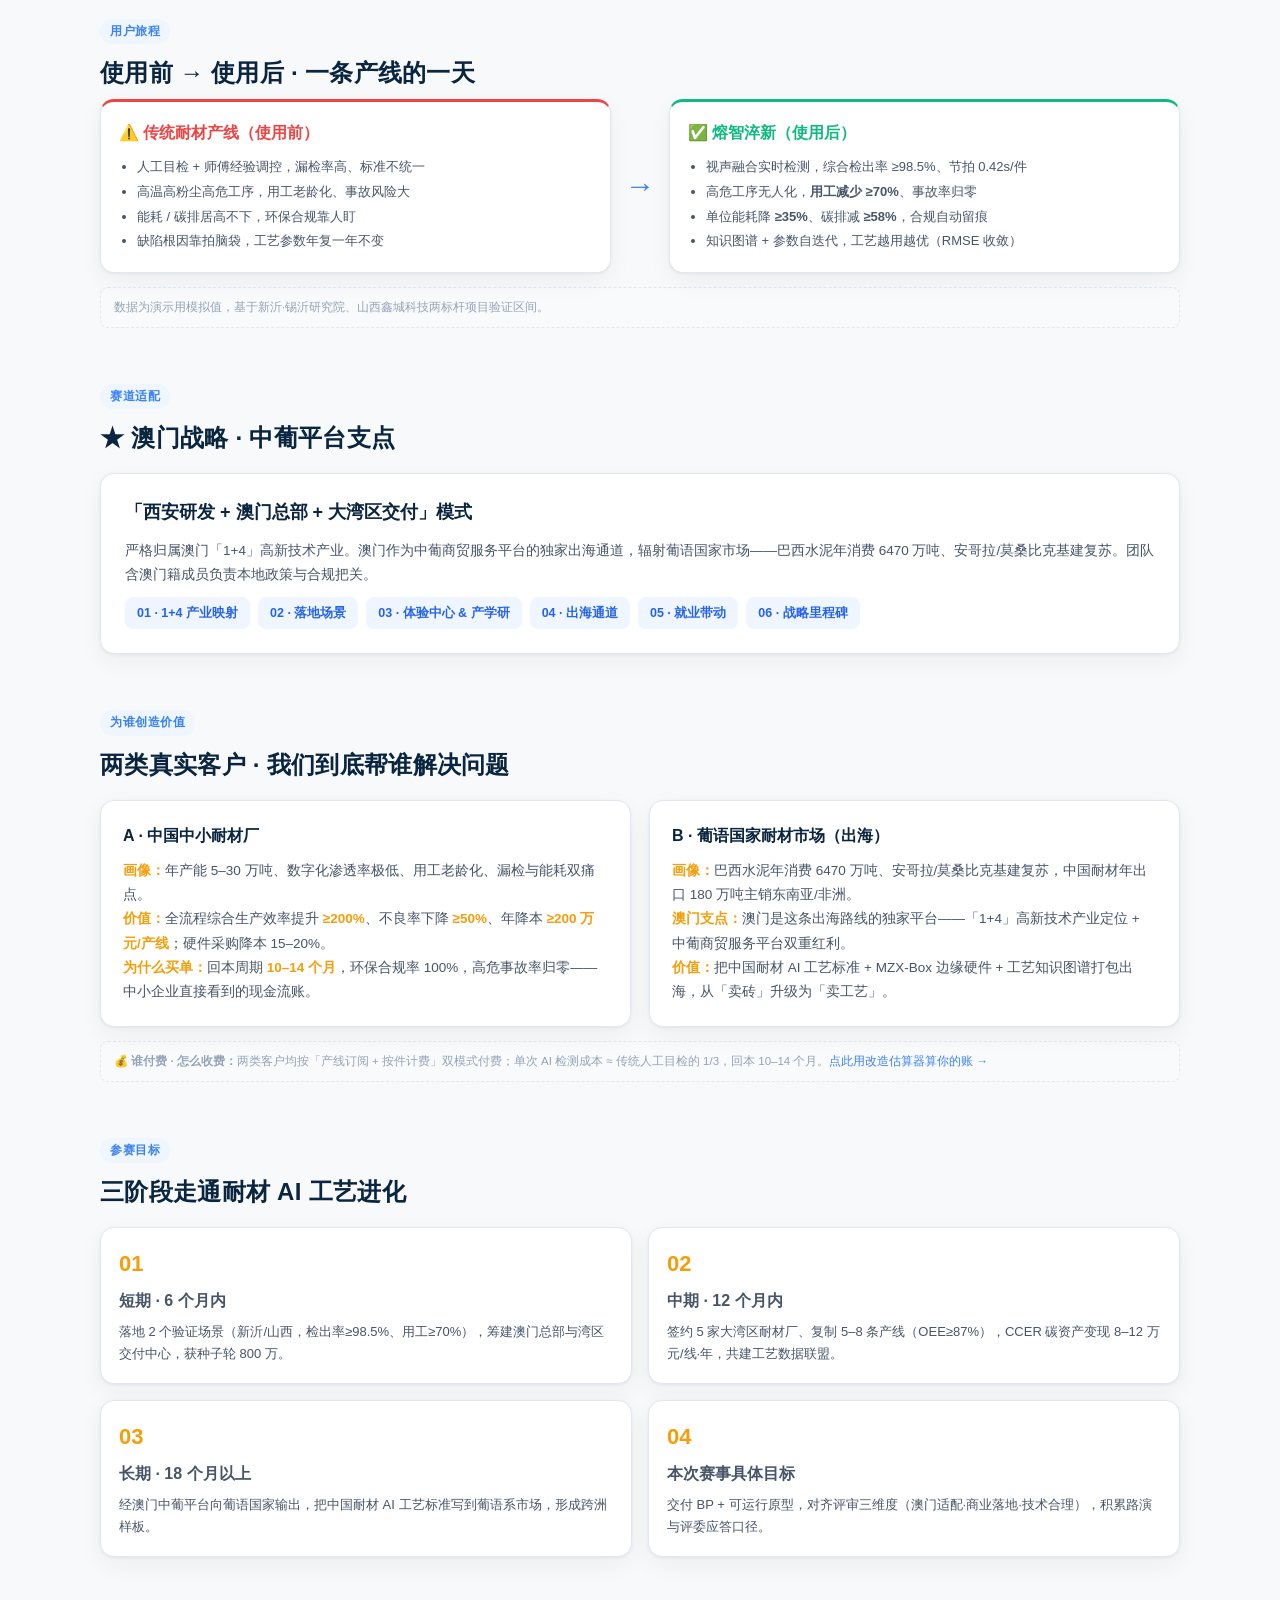
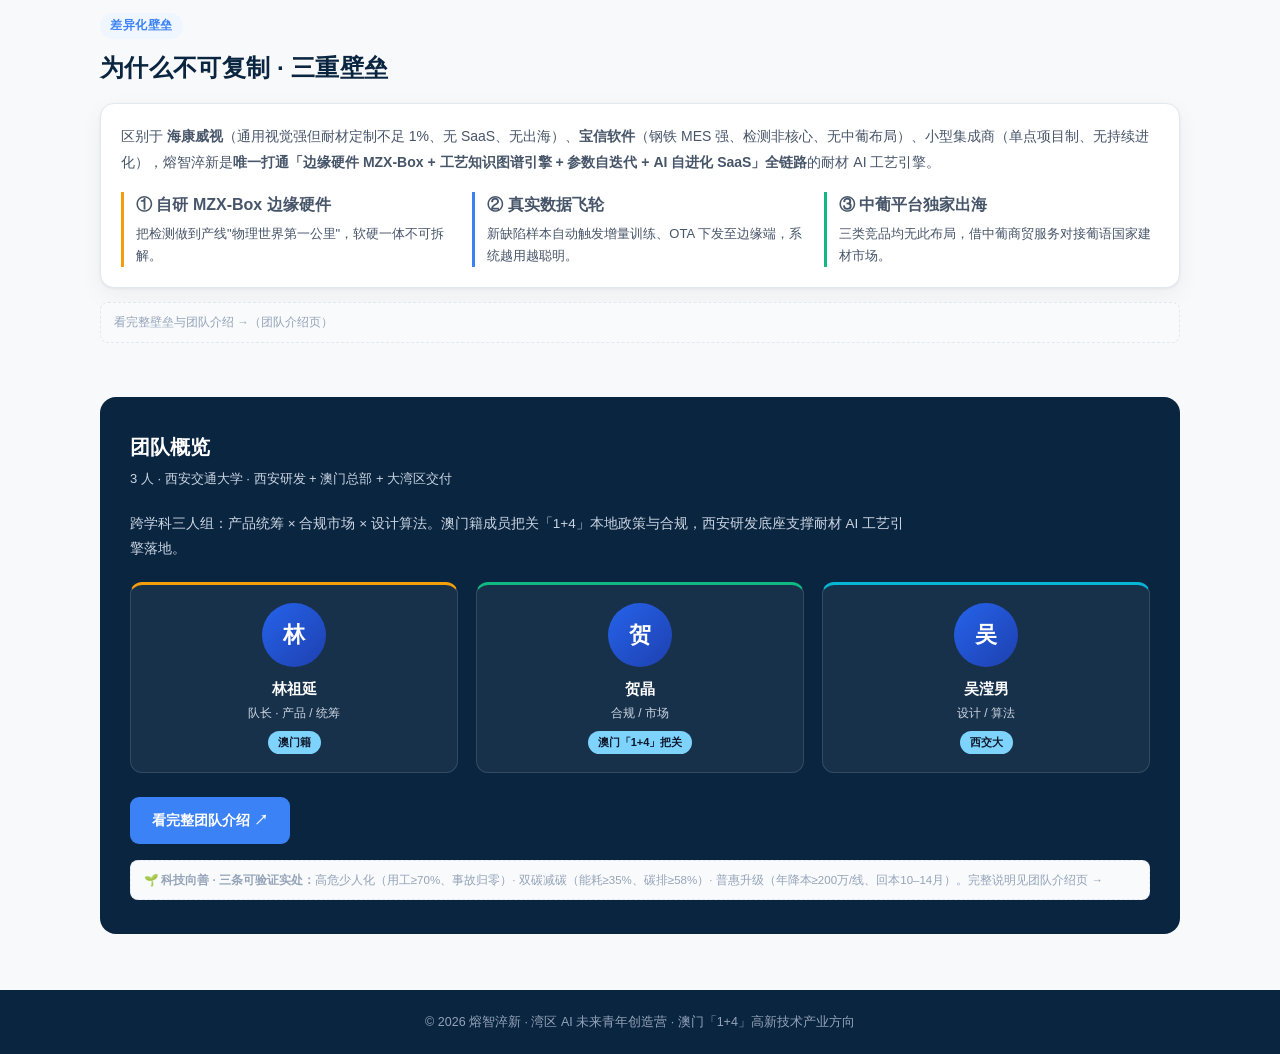
==== commit dd814154: "feat: 首页/知识图谱/实时看板增加「管理员入口」，跳转后端 /admin/login（地址取自 config.js）" ====
--- a/frontend/index.html
+++ b/frontend/index.html
@@ -22,6 +22,7 @@
       <a href="compete.html">竞品雷达</a>
     </nav>
     <a class="navcta ext" href="https://linzuyan6.github.io/rongzhicuixin-3/" target="_blank" rel="noopener">团队介绍 ↗</a>
+    <a class="navcta" id="adminEntry" href="#" target="_blank" rel="noopener" style="background:#334155;margin-left:8px">🔐 管理员入口 ↗</a>
   </div>
 </div>
 
@@ -231,6 +232,12 @@
 
 <footer>© 2026 熔智淬新 · 湾区 AI 未来青年创造营 · 澳门「1+4」高新技术产业方向</footer>
 
+<script src="config.js"></script>
+<script>
+  // 管理员入口：指向后端管理员登录页（后端地址在 config.js 的 API_BASE 中定义）
+  var _adminEntry = document.getElementById('adminEntry');
+  if (_adminEntry) _adminEntry.href = (window.API_BASE || '') + '/admin/login';
+</script>
 <script src="app.js"></script>
 </body>
 </html>
